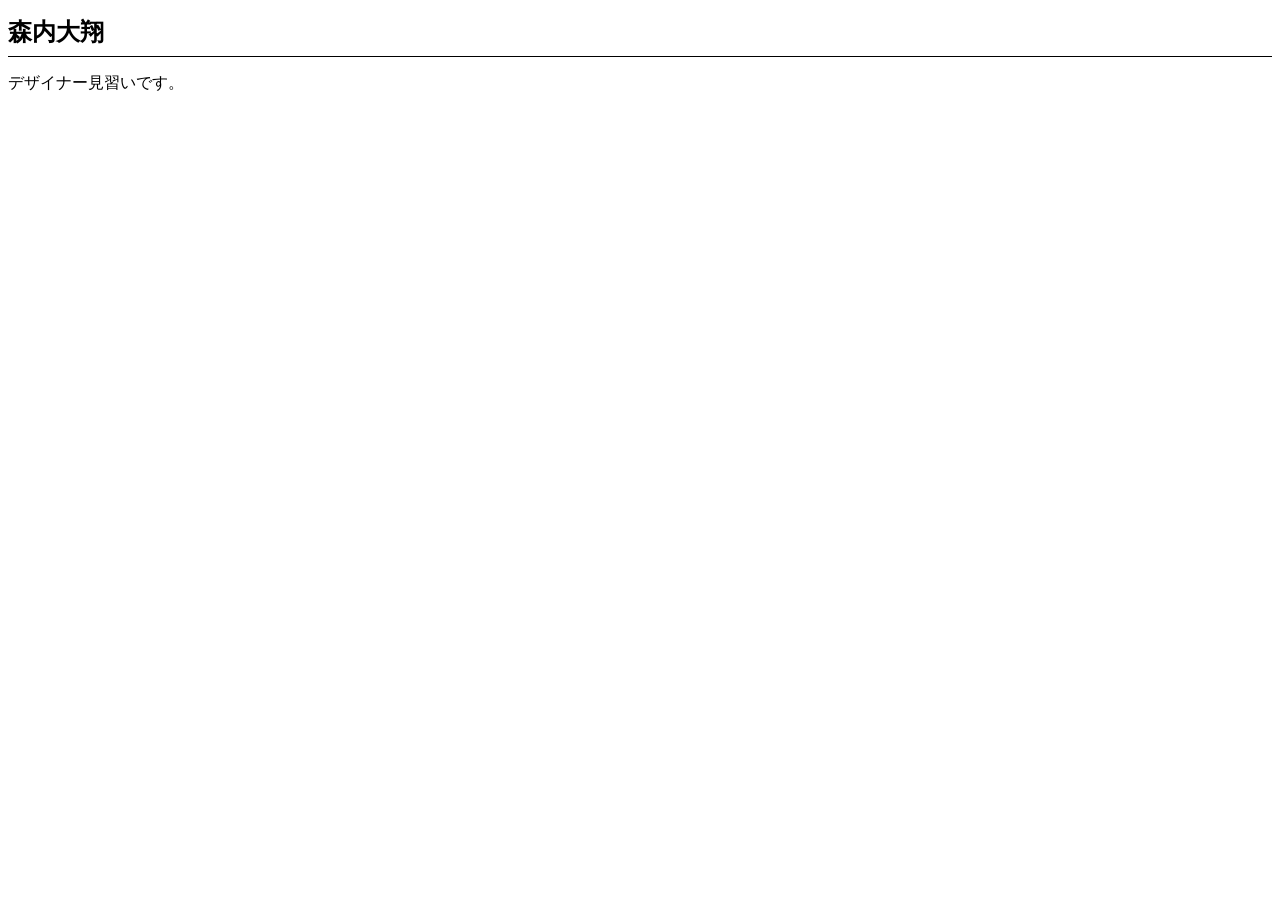
==== index.html @ d036dc41 "Add files via upload" ====
<!DOCTYPE html>
<html lang="ja">
  <head>
    <meta charset="utf-8">
    <title>森内大翔のポートフォリオサイト</title>
    <link rel="stylesheet" href="css/styles.css"
  </head>
  <body>
    <h1>森内大翔</h1>
    <p>デザイナー見習いです。</p>
  </body>
</html>
---- css/styles.css ----
h1 {
  font-size: 24px;
  padding-bottom: 8px;
  border-bottom: 1px solid black;
  
}
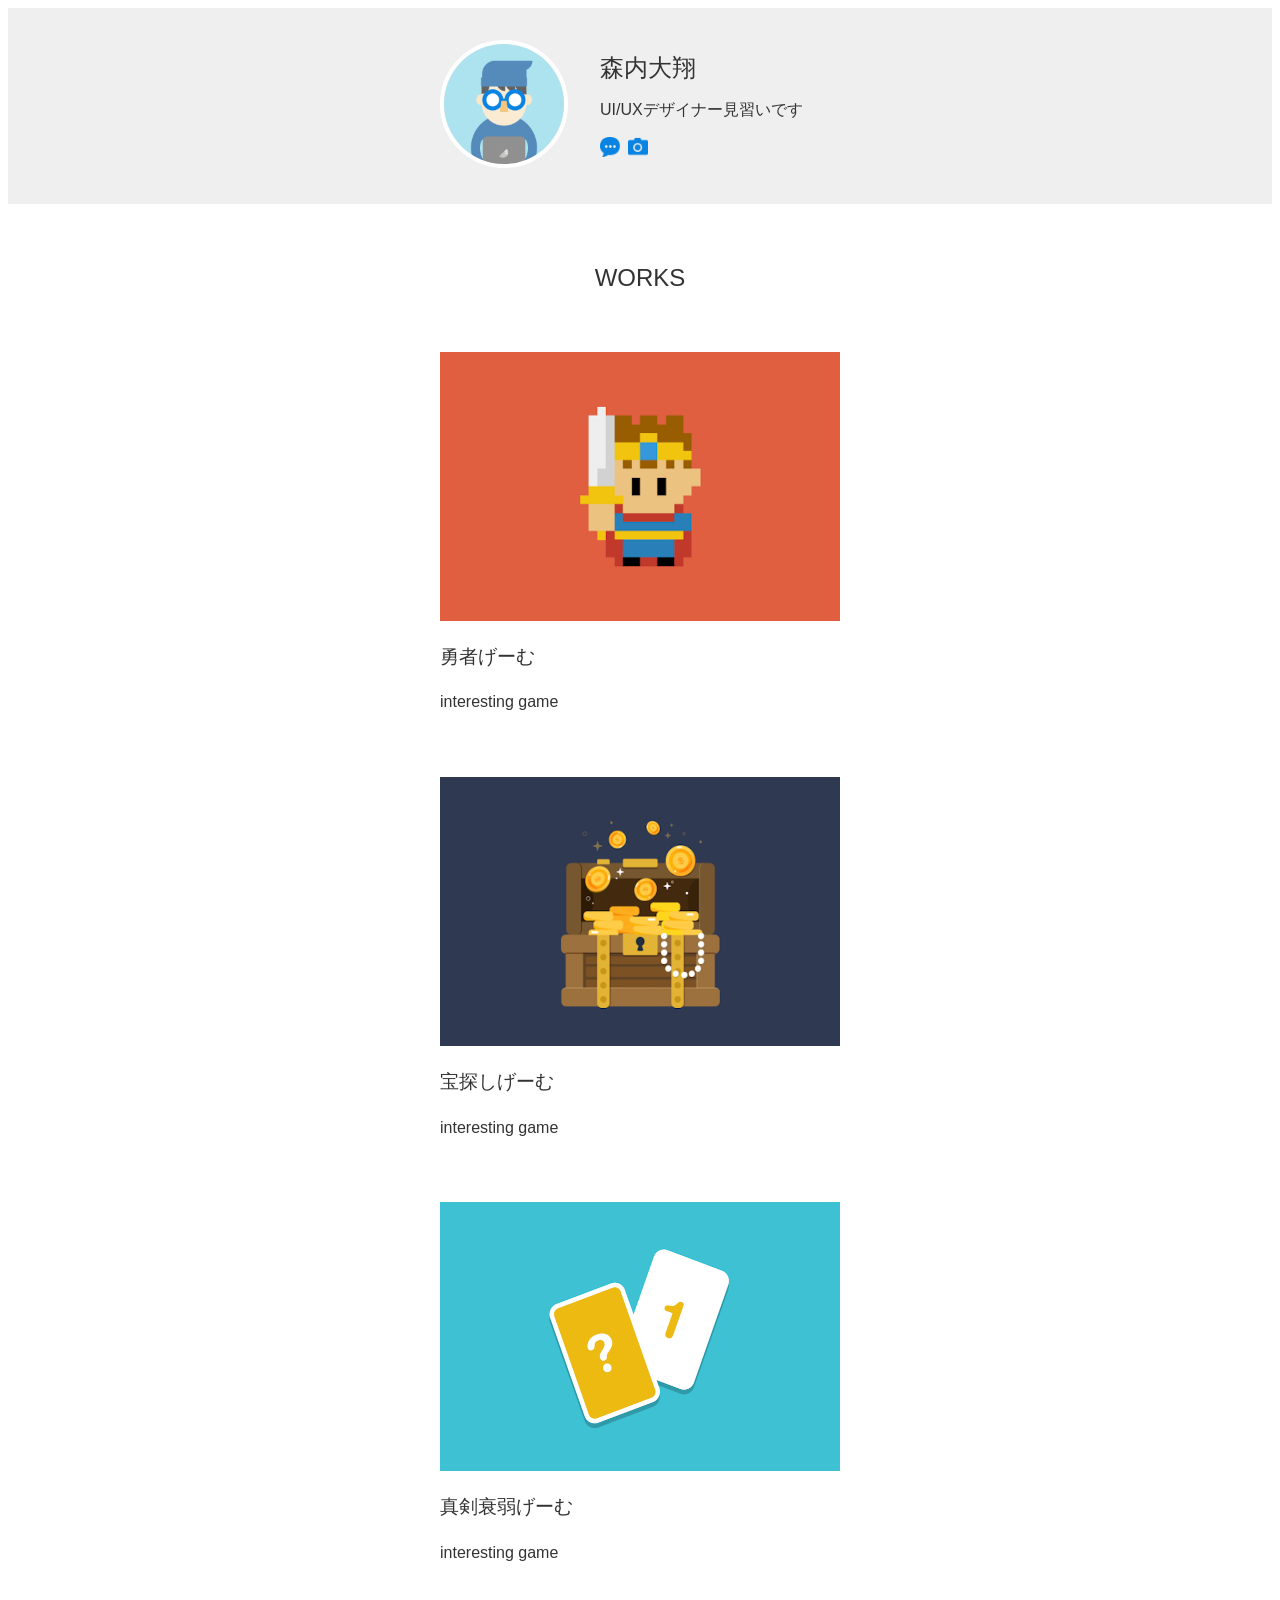
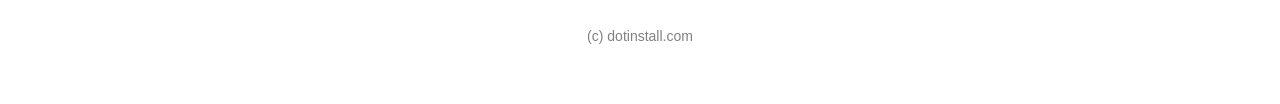
==== commit 9f3358e7: "Add files via upload" ====
--- a/index.html
+++ b/index.html
@@ -2,11 +2,67 @@
 <html lang="ja">
   <head>
     <meta charset="utf-8">
-    <title>森内大翔のポートフォリオサイト</title>
-    <link rel="stylesheet" href="css/styles.css"
+    <title>大翔のポートフォリオサイト</title>
+    <link rel="icon" href="img/favicon.ico">
+    <meta name="description" content="大翔のポートフォリオサイトです。">
+    <link rel="stylesheet" href="css/styles.css">
   </head>
   <body>
-    <h1>森内大翔</h1>
-    <p>デザイナー見習いです。</p>
+    <header>
+      <div class="container">
+        <div class="icon">
+          <img src="img/taro.png" width="120" height="120" alt="大翔のアイコンです">
+        </div>
+
+        <div class="info">
+
+          <h1>森内大翔</h1>
+          <p>UI/UXデザイナー見習いです</p>
+          
+          <ul>
+            <li>
+              <a href="https://dotinstall.com" target="_blank">  
+                <img src="img/blog.png" width="20" height="20" alt="ブログサイトへのリンク">
+              </a>
+            </li>
+            
+            <li>
+              <a href="https://dotinstall.com" target="_blank">  
+                <img src="img/photos.png" width="20" height="20" alt="写真サイトへのリンク">
+              </a>
+            </li>
+          </ul>
+        </div>
+      </div>
+
+    </header>
+    
+    <!-- 作品紹介 -->
+    <section class="works">
+      <h1>WORKS</h1>
+      <section>
+        <img src="img/work1.png" width="400" height="269" alt="勇者ゲームの紹介画像">
+        <h1>勇者げーむ</h1>
+        <p>interesting game</p>
+      </section>
+
+      <section>
+        <img src="img/work2.png" width="400" height="269" alt="宝さがしゲームの紹介画像">
+        <h1>宝探しげーむ</h1>
+        <p>interesting game</p>
+      </section>
+  
+      <section>
+        <img src="img/work3.png" width="400" height="269" alt="勇者ゲームの紹介画像">
+        <h1>真剣衰弱げーむ</h1>
+        <p>interesting game</p>
+      </section>
+      
+    </section>
+
+    <footer>
+      <p>(c) dotinstall.com</p>
+    </footer>
   </body>
-</html>+</html>
+
--- a/css/styles.css
+++ b/css/styles.css
@@ -1,6 +1,86 @@
-h1 {
+body {
+  color: #333;
+  font-family: Verdana, Geneva, Tahoma, sans-serif;
+
+}
+
+header{
+  background-color: #efefef;
+  padding: 32px 0px;
+}
+
+.container {
+  /* background-color: salmon; */
+  display: flex;
+  width: 400px;
+  margin-left: auto;
+  margin-right: auto;
+  align-items: center;
+}
+
+
+.icon img {
+  border-radius: 50%;
+  border: 4px solid  white;
+}
+
+.info {
+  /* background-color: slategrey; */
+  margin-left: 32px;
+}
+
+.info h1 {
+  font-weight: normal;
   font-size: 24px;
-  padding-bottom: 8px;
-  border-bottom: 1px solid black;
-  
+  margin: 0;
+}
+
+.imfo p {
+margin: 0;                    /* ここでmarginをすべて０にしてからbottomで16pxとしている */
+margin-bottom: 16px;
+}
+
+.info ul {
+  margin: 0;
+  padding: 0;
+  list-style-type: none;
+  display: flex;
+}
+
+.info ul li {
+  margin-right: 8px;
+}
+
+.works {
+  width: 400px;
+  margin-left: auto;
+  margin-right: auto;
+
+}
+
+.works > h1 {  
+  font-weight: normal;
+  font-size: 24px;
+  text-align: center;
+  margin: 60px 0;
+}
+
+.works > section {
+  margin-bottom: 60px;
+}
+
+.works > section > h1 {
+  font-weight: normal;
+}
+
+.works p {
+  line-height: 1.8;
+  /* 行間を文字サイズの1.8倍にしてというプロパティ */
+}
+
+footer p {
+  text-align: center;
+  font-size: 14px;
+  margin-bottom: 60px;
+  color: gray;
 }
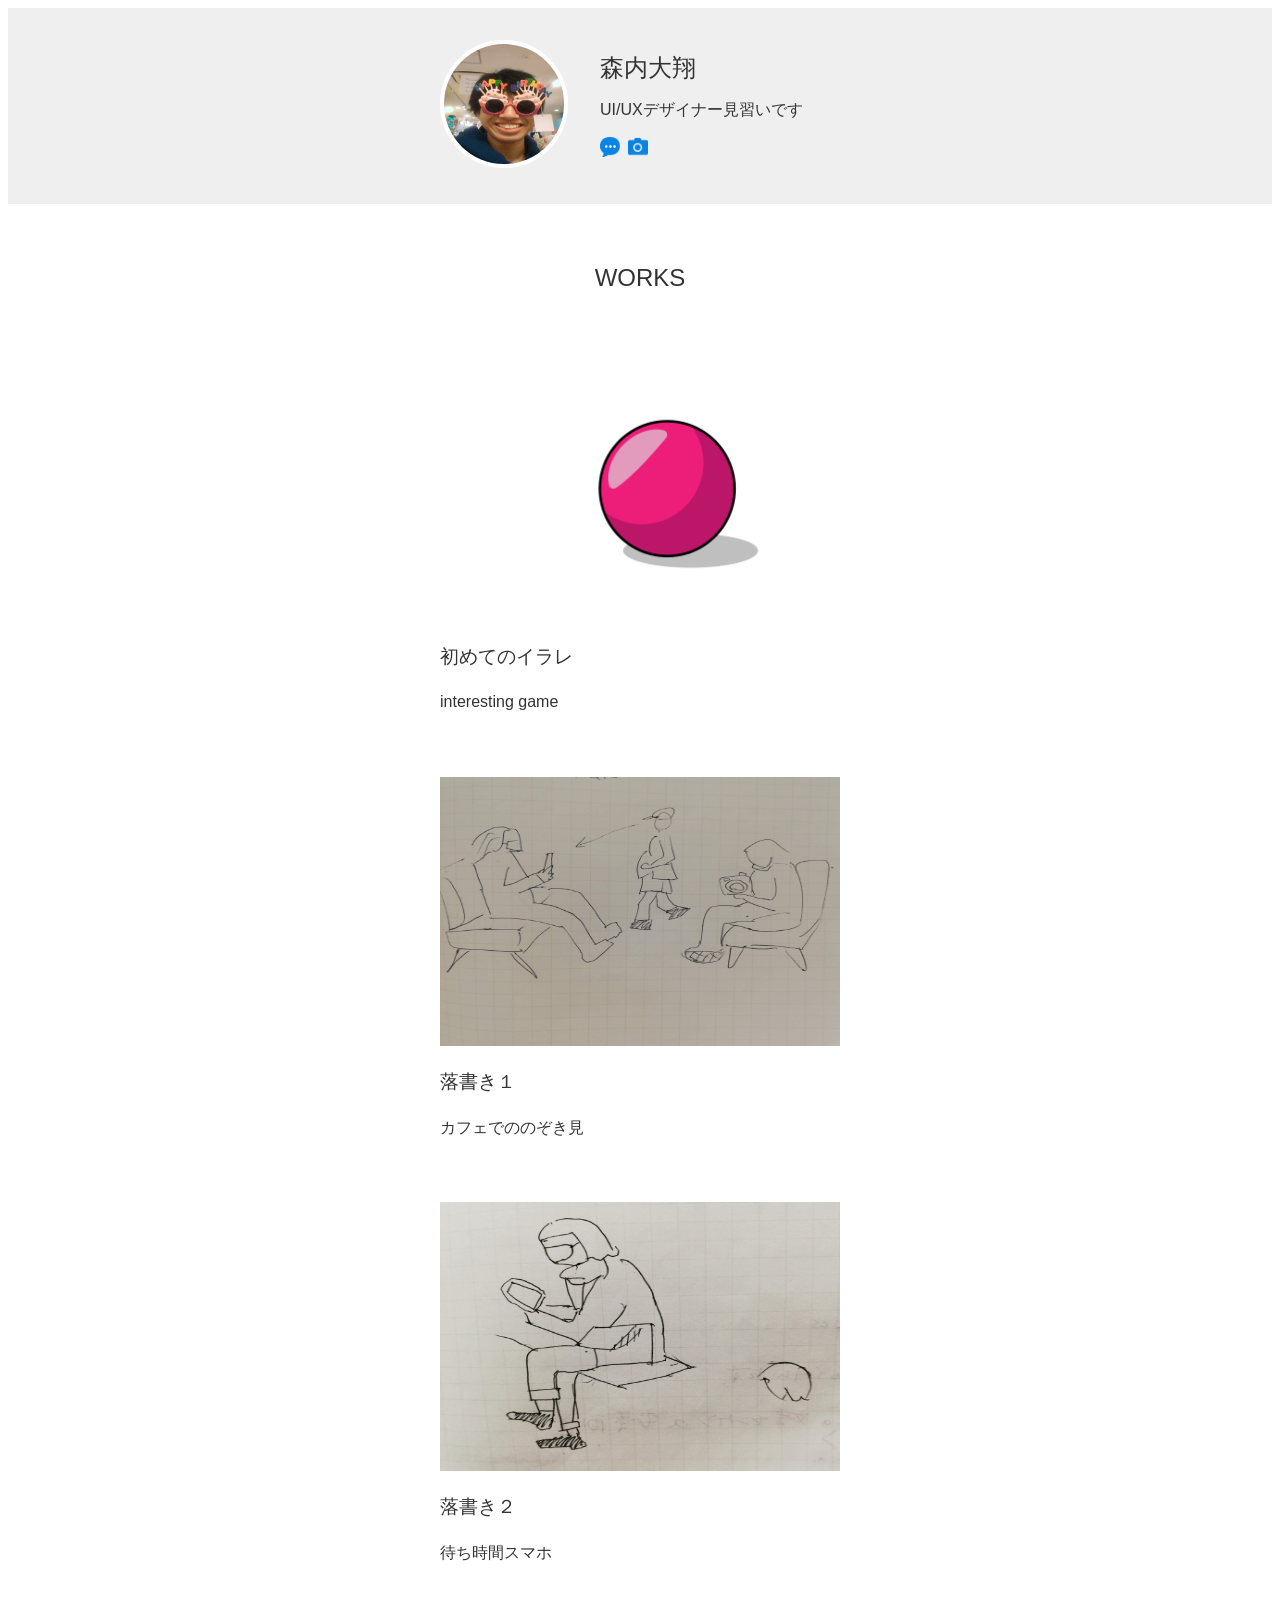
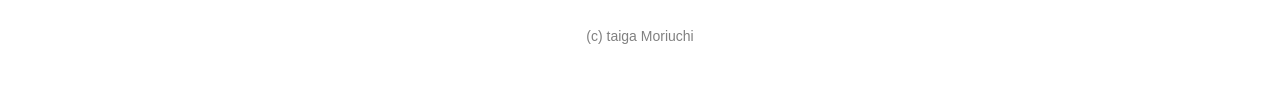
==== commit 0e39141d: "Add files via upload" ====
--- a/index.html
+++ b/index.html
@@ -21,13 +21,13 @@
           
           <ul>
             <li>
-              <a href="https://dotinstall.com" target="_blank">  
+              <a href="https://twitter.com/taiga98" target="_blank">  
                 <img src="img/blog.png" width="20" height="20" alt="ブログサイトへのリンク">
               </a>
             </li>
             
             <li>
-              <a href="https://dotinstall.com" target="_blank">  
+              <a href="https://www.instagram.com/_.tiger98/?hl=ja" target="_blank">  
                 <img src="img/photos.png" width="20" height="20" alt="写真サイトへのリンク">
               </a>
             </li>
@@ -41,27 +41,27 @@
     <section class="works">
       <h1>WORKS</h1>
       <section>
-        <img src="img/work1.png" width="400" height="269" alt="勇者ゲームの紹介画像">
-        <h1>勇者げーむ</h1>
+        <img src="img/work1.png" width="auto" height="269" alt="勇者ゲームの紹介画像">
+        <h1>初めてのイラレ</h1>
         <p>interesting game</p>
       </section>
 
       <section>
         <img src="img/work2.png" width="400" height="269" alt="宝さがしゲームの紹介画像">
-        <h1>宝探しげーむ</h1>
-        <p>interesting game</p>
+        <h1>落書き１</h1>
+        <p>カフェでののぞき見</p>
       </section>
   
       <section>
         <img src="img/work3.png" width="400" height="269" alt="勇者ゲームの紹介画像">
-        <h1>真剣衰弱げーむ</h1>
-        <p>interesting game</p>
+        <h1>落書き２</h1>
+        <p>待ち時間スマホ</p>
       </section>
       
     </section>
 
     <footer>
-      <p>(c) dotinstall.com</p>
+      <p>(c) taiga Moriuchi</p>
     </footer>
   </body>
 </html>
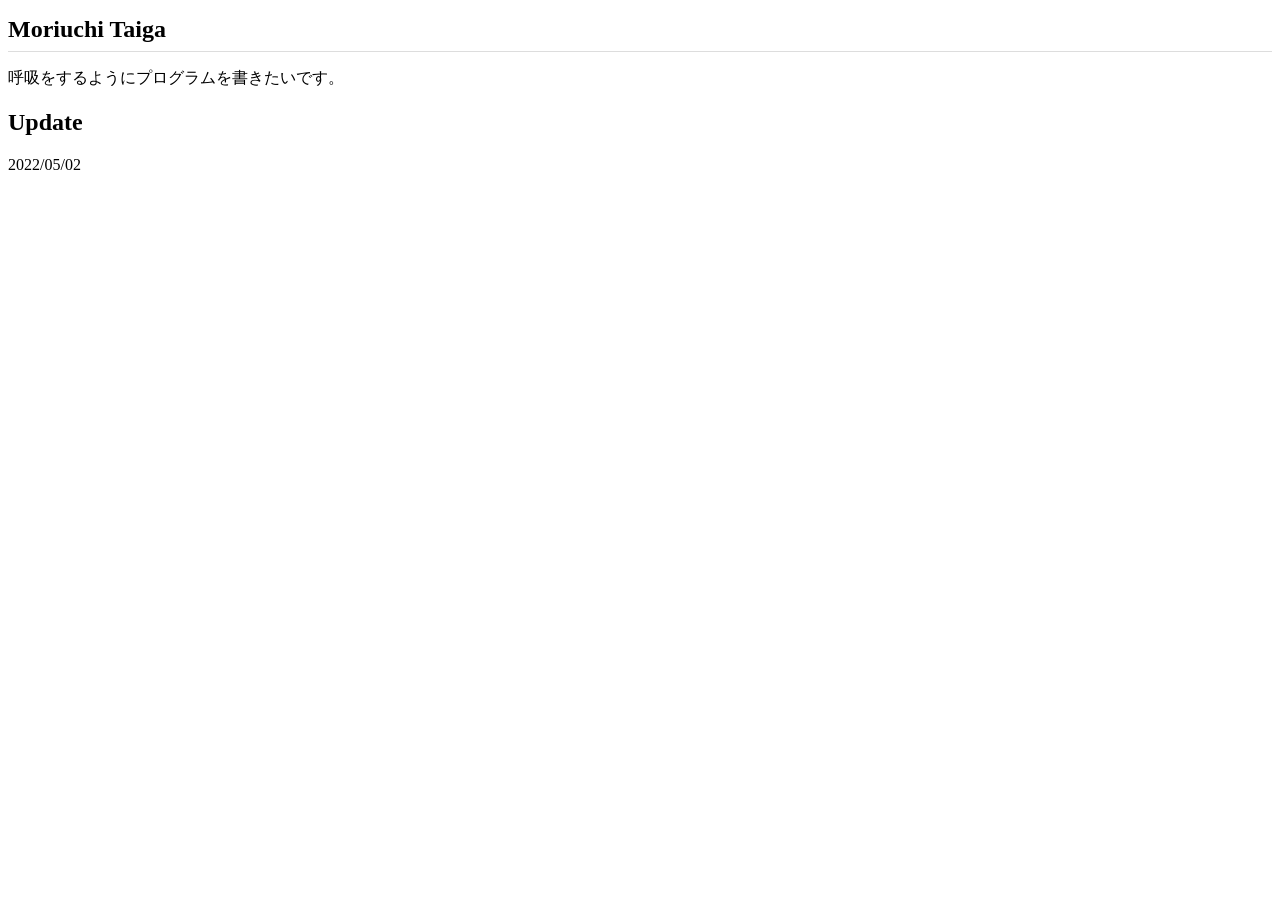
==== commit 6cd6b7aa: "0502 習慣開始 時間：40分" ====
--- a/index.html
+++ b/index.html
@@ -1,68 +1,14 @@
 <!DOCTYPE html>
 <html lang="ja">
-  <head>
-    <meta charset="utf-8">
-    <title>大翔のポートフォリオサイト</title>
-    <link rel="icon" href="img/favicon.ico">
-    <meta name="description" content="大翔のポートフォリオサイトです。">
-    <link rel="stylesheet" href="css/styles.css">
-  </head>
-  <body>
-    <header>
-      <div class="container">
-        <div class="icon">
-          <img src="img/taro.png" width="120" height="120" alt="大翔のアイコンです">
-        </div>
-
-        <div class="info">
-
-          <h1>森内大翔</h1>
-          <p>UI/UXデザイナー見習いです</p>
-          
-          <ul>
-            <li>
-              <a href="https://twitter.com/taiga98" target="_blank">  
-                <img src="img/blog.png" width="20" height="20" alt="ブログサイトへのリンク">
-              </a>
-            </li>
-            
-            <li>
-              <a href="https://www.instagram.com/_.tiger98/?hl=ja" target="_blank">  
-                <img src="img/photos.png" width="20" height="20" alt="写真サイトへのリンク">
-              </a>
-            </li>
-          </ul>
-        </div>
-      </div>
-
-    </header>
-    
-    <!-- 作品紹介 -->
-    <section class="works">
-      <h1>WORKS</h1>
-      <section>
-        <img src="img/work1.png" width="auto" height="269" alt="勇者ゲームの紹介画像">
-        <h1>初めてのイラレ</h1>
-        <p>interesting game</p>
-      </section>
-
-      <section>
-        <img src="img/work2.png" width="400" height="269" alt="宝さがしゲームの紹介画像">
-        <h1>落書き１</h1>
-        <p>カフェでののぞき見</p>
-      </section>
-  
-      <section>
-        <img src="img/work3.png" width="400" height="269" alt="勇者ゲームの紹介画像">
-        <h1>落書き２</h1>
-        <p>待ち時間スマホ</p>
-      </section>
-      
-    </section>
-
-    <footer>
-      <p>(c) taiga Moriuchi</p>
-    </footer>
-  </body>
-</html>
-
+<head>
+  <meta charset="utf-8">
+  <title>home page</title>
+  <link rel="stylesheet" href="css/styles.css">
+</head>
+<body>
+  <h1>Moriuchi Taiga</h1>
+  <p>呼吸をするようにプログラムを書きたいです。</p>
+  <h2>Update</h2>
+  <p>2022/05/02</p>
+</body>
+</html>
--- a/css/styles.css
+++ b/css/styles.css
@@ -1,86 +1,5 @@
-body {
-  color: #333;
-  font-family: Verdana, Geneva, Tahoma, sans-serif;
-
-}
-
-header{
-  background-color: #efefef;
-  padding: 32px 0px;
-}
-
-.container {
-  /* background-color: salmon; */
-  display: flex;
-  width: 400px;
-  margin-left: auto;
-  margin-right: auto;
-  align-items: center;
-}
-
-
-.icon img {
-  border-radius: 50%;
-  border: 4px solid  white;
-}
-
-.info {
-  /* background-color: slategrey; */
-  margin-left: 32px;
-}
-
-.info h1 {
-  font-weight: normal;
+h1 {
   font-size: 24px;
-  margin: 0;
-}
-
-.imfo p {
-margin: 0;                    /* ここでmarginをすべて０にしてからbottomで16pxとしている */
-margin-bottom: 16px;
-}
-
-.info ul {
-  margin: 0;
-  padding: 0;
-  list-style-type: none;
-  display: flex;
-}
-
-.info ul li {
-  margin-right: 8px;
-}
-
-.works {
-  width: 400px;
-  margin-left: auto;
-  margin-right: auto;
-
-}
-
-.works > h1 {  
-  font-weight: normal;
-  font-size: 24px;
-  text-align: center;
-  margin: 60px 0;
-}
-
-.works > section {
-  margin-bottom: 60px;
-}
-
-.works > section > h1 {
-  font-weight: normal;
-}
-
-.works p {
-  line-height: 1.8;
-  /* 行間を文字サイズの1.8倍にしてというプロパティ */
-}
-
-footer p {
-  text-align: center;
-  font-size: 14px;
-  margin-bottom: 60px;
-  color: gray;
+  padding-bottom: 8px;
+  border-bottom: 1px solid #ddd;
 }
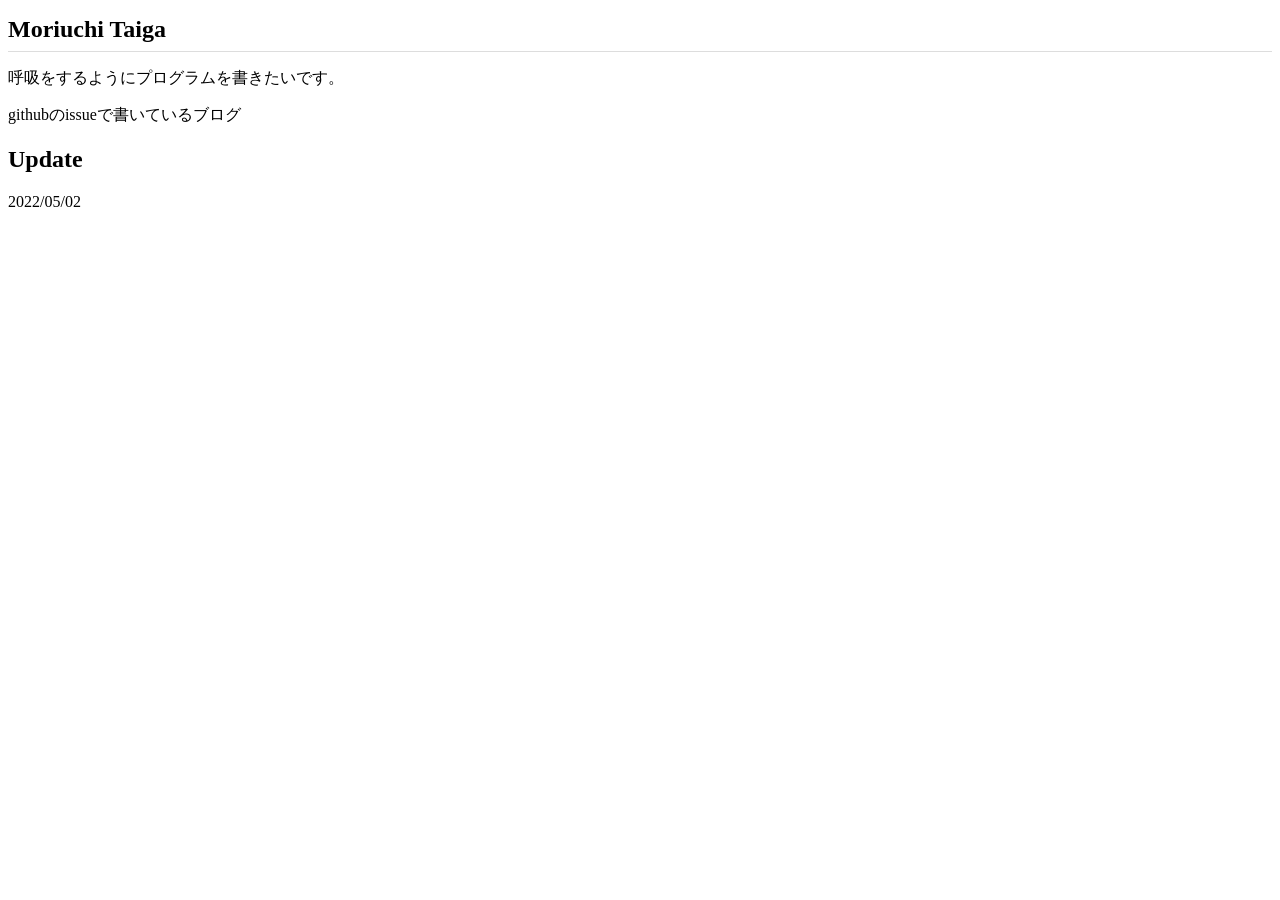
==== commit 34961c13: "blogのURLを追加しました。" ====
--- a/index.html
+++ b/index.html
@@ -8,7 +8,8 @@
 <body>
   <h1>Moriuchi Taiga</h1>
   <p>呼吸をするようにプログラムを書きたいです。</p>
+  <a link="https://github.com/tiger9810/blog/issues">githubのissueで書いているブログ</a>
   <h2>Update</h2>
   <p>2022/05/02</p>
 </body>
-</html>+</html>
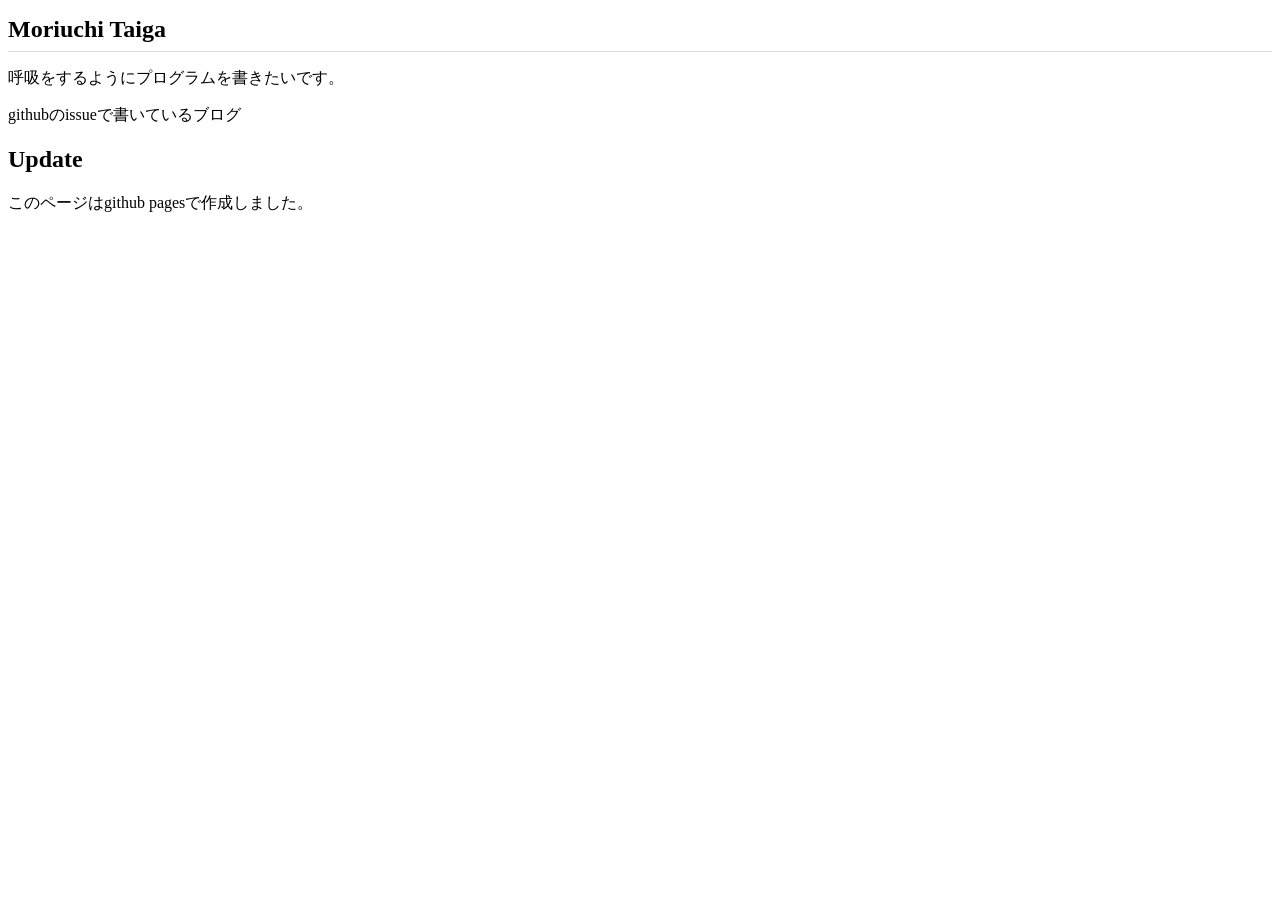
==== commit a0735ad5: "footerを追加しました。" ====
--- a/index.html
+++ b/index.html
@@ -8,8 +8,8 @@
 <body>
   <h1>Moriuchi Taiga</h1>
   <p>呼吸をするようにプログラムを書きたいです。</p>
-  <a link="https://github.com/tiger9810/blog/issues">githubのissueで書いているブログ</a>
+  <a ="https://github.com/tiger9810/blog/issues">githubのissueで書いているブログ</a>
   <h2>Update</h2>
-  <p>2022/05/02</p>
+  <footer>このページはgithub pagesで作成しました。</footer>
 </body>
 </html>
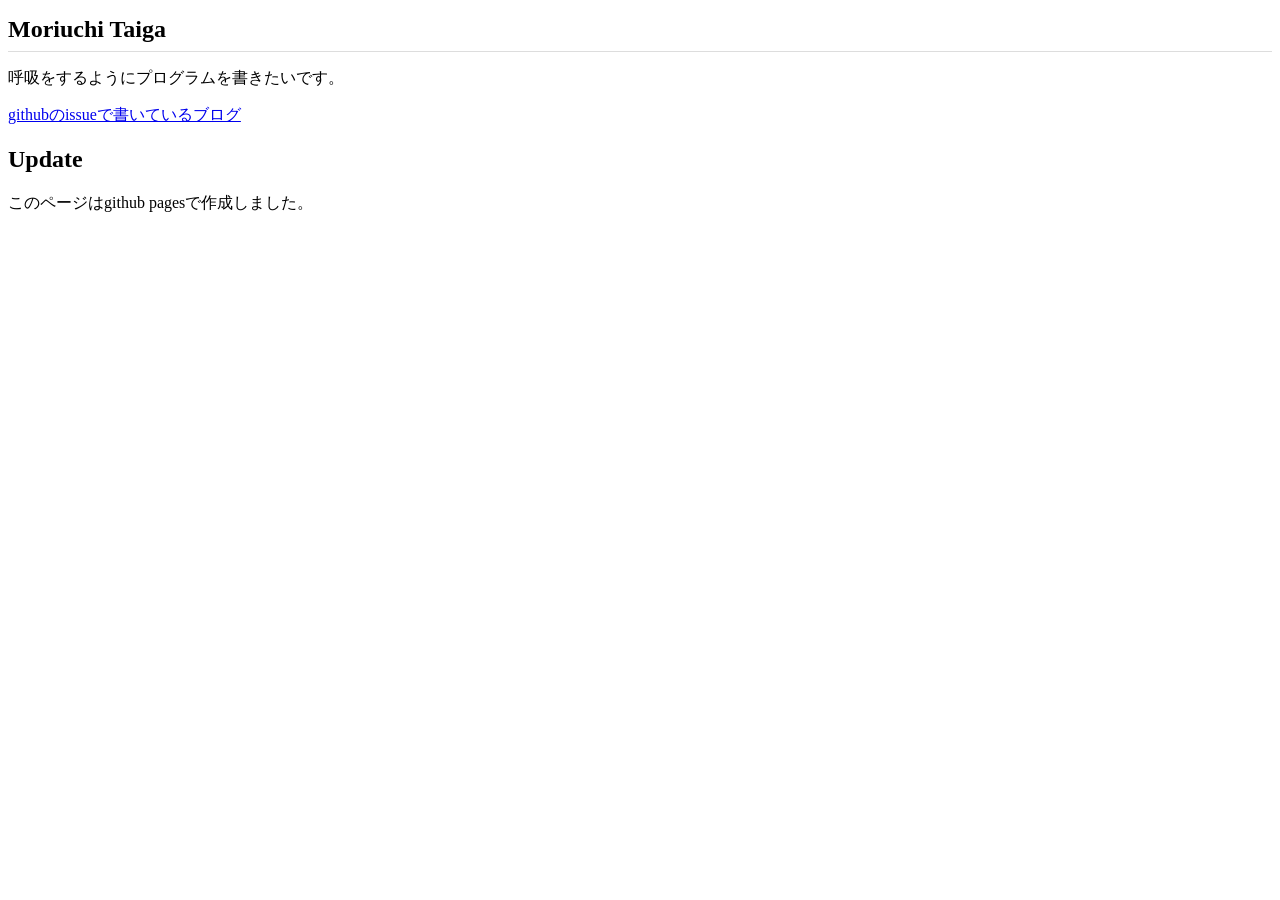
==== commit 2f2ee35c: "aタグの中のhrefが抜けていてリンクが機能していなかったので、修正しました。" ====
--- a/index.html
+++ b/index.html
@@ -8,7 +8,7 @@
 <body>
   <h1>Moriuchi Taiga</h1>
   <p>呼吸をするようにプログラムを書きたいです。</p>
-  <a ="https://github.com/tiger9810/blog/issues">githubのissueで書いているブログ</a>
+  <a href="https://github.com/tiger9810/blog/issues">githubのissueで書いているブログ</a>
   <h2>Update</h2>
   <footer>このページはgithub pagesで作成しました。</footer>
 </body>
